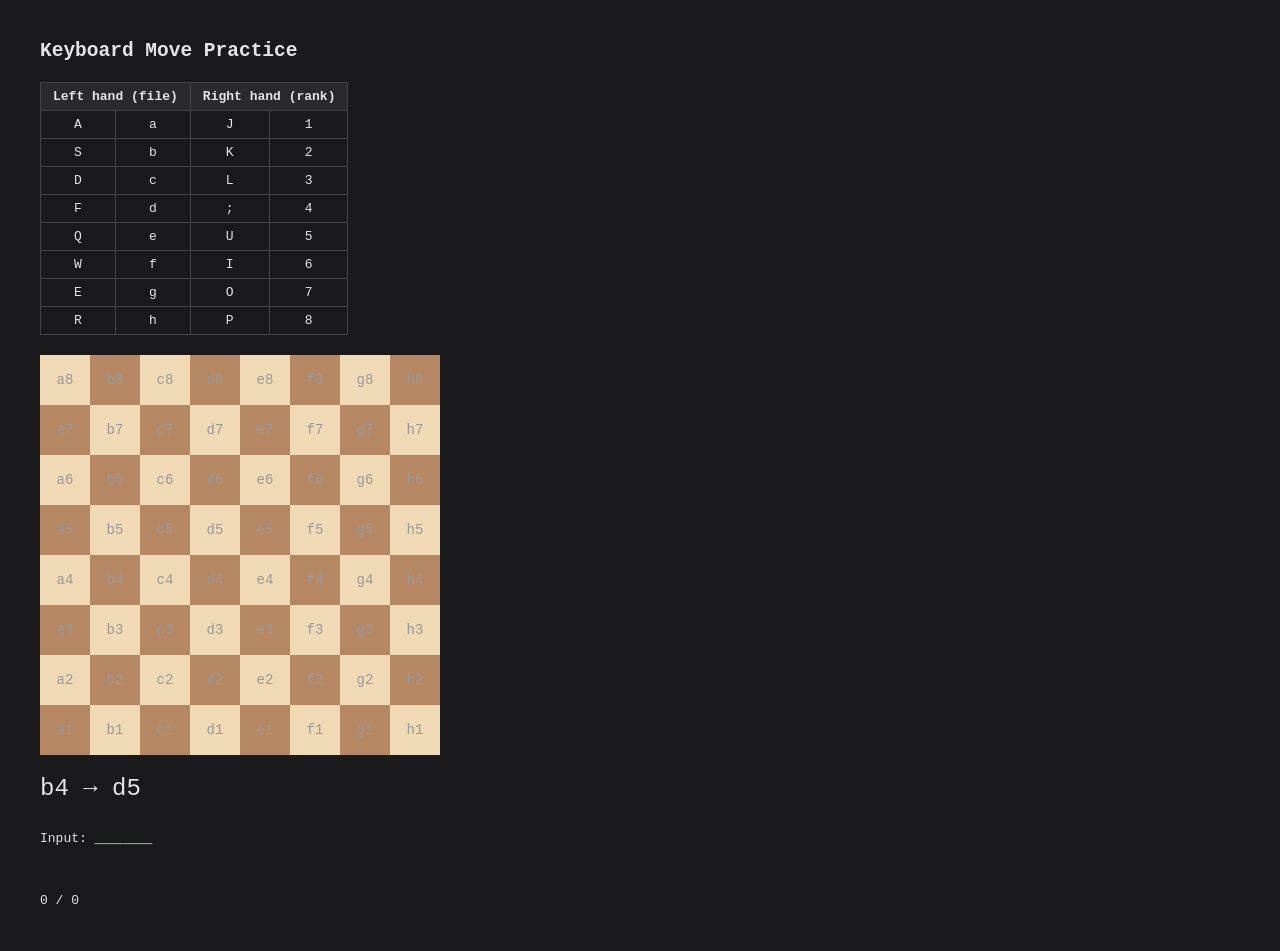
==== practice/index.html @ 695d7586 "Add keyboard move practice page" ====
<!DOCTYPE html>
<html>
<head>
<meta charset="utf-8">
<title>KB Move Practice</title>
<style>
body { font-family: monospace; background: #1a1a1d; color: #e4e4e7; margin: 40px; }
table { border-collapse: collapse; margin: 20px 0; }
td { border: 1px solid #444; padding: 6px 12px; text-align: center; }
th { border: 1px solid #444; padding: 6px 12px; background: #2a2a2d; }
#board { display: grid; grid-template-columns: repeat(8,50px); grid-template-rows: repeat(8,50px); gap: 0; margin: 20px 0; }
#board div { display: flex; align-items: center; justify-content: center; font-size: 14px; color: #999; }
.light { background: #b58863; }
.dark { background: #f0d9b5; }
.highlight { outline: 3px solid #81b64c; outline-offset: -3px; }
#prompt { font-size: 24px; margin: 20px 0; }
#input { font-size: 24px; color: #81b64c; }
#result { font-size: 18px; margin: 10px 0; min-height: 24px; }
#score { margin: 10px 0; }
.correct { color: #81b64c; }
.wrong { color: #e5533b; }
</style>
</head>
<body>
<h2>Keyboard Move Practice</h2>

<table>
<tr><th colspan="2">Left hand (file)</th><th colspan="2">Right hand (rank)</th></tr>
<tr><td>A</td><td>a</td><td>J</td><td>1</td></tr>
<tr><td>S</td><td>b</td><td>K</td><td>2</td></tr>
<tr><td>D</td><td>c</td><td>L</td><td>3</td></tr>
<tr><td>F</td><td>d</td><td>;</td><td>4</td></tr>
<tr><td>Q</td><td>e</td><td>U</td><td>5</td></tr>
<tr><td>W</td><td>f</td><td>I</td><td>6</td></tr>
<tr><td>E</td><td>g</td><td>O</td><td>7</td></tr>
<tr><td>R</td><td>h</td><td>P</td><td>8</td></tr>
</table>

<div id="board"></div>
<div id="prompt"></div>
<div>Input: <span id="input">____</span></div>
<div id="result"></div>
<div id="score">0 / 0</div>

<script>
const FILE_MAP = {a:"a",s:"b",d:"c",f:"d",q:"e",w:"f",e:"g",r:"h"};
const RANK_MAP = {j:"1",k:"2",l:"3",";":"4",u:"5",i:"6",o:"7",p:"8"};
const FILES = "abcdefgh";
const RANKS = "12345678";

let buf = [];
let target = null;
let correct = 0, total = 0;

function randSq() { return FILES[Math.floor(Math.random()*8)] + RANKS[Math.floor(Math.random()*8)]; }

function newRound() {
  buf = [];
  const from = randSq();
  let to = randSq();
  while (to === from) to = randSq();
  target = { from, to };
  document.getElementById("prompt").textContent = target.from + " → " + target.to;
  document.getElementById("input").textContent = "____";
  document.getElementById("result").textContent = "";
  highlightSquares([]);
}

// Board
const board = document.getElementById("board");
const cells = {};
for (let r = 7; r >= 0; r--) {
  for (let f = 0; f < 8; f++) {
    const sq = FILES[f] + RANKS[r];
    const div = document.createElement("div");
    div.className = (f + r) % 2 === 0 ? "light" : "dark";
    div.textContent = sq;
    board.appendChild(div);
    cells[sq] = div;
  }
}

function highlightSquares(sqs) {
  Object.values(cells).forEach(d => d.classList.remove("highlight"));
  sqs.forEach(s => { if (cells[s]) cells[s].classList.add("highlight"); });
}

document.addEventListener("keydown", (ev) => {
  if (ev.key === "Escape") { buf = []; updateInput(); return; }
  if (ev.key === "Backspace") { buf.pop(); updateInput(); ev.preventDefault(); return; }

  const key = ev.key.toLowerCase();
  const step = buf.length;

  if (step === 0 || step === 2) {
    if (FILE_MAP[key]) { buf.push(FILE_MAP[key]); updateInput(); ev.preventDefault(); }
  } else if (step === 1 || step === 3) {
    if (RANK_MAP[key]) {
      buf.push(RANK_MAP[key]);
      updateInput();
      ev.preventDefault();
      if (buf.length === 4) check();
    }
  }
});

function updateInput() {
  const labels = [...buf];
  while (labels.length < 4) labels.push("_");
  document.getElementById("input").textContent = labels[0]+labels[1]+" "+labels[2]+labels[3];
  const sqs = [];
  if (buf.length >= 2) sqs.push(buf[0]+buf[1]);
  if (buf.length >= 4) sqs.push(buf[2]+buf[3]);
  highlightSquares(sqs);
}

function check() {
  total++;
  const from = buf[0]+buf[1], to = buf[2]+buf[3];
  const ok = from === target.from && to === target.to;
  if (ok) correct++;
  const el = document.getElementById("result");
  el.textContent = ok ? "Correct!" : "Wrong: " + from + "→" + to;
  el.className = ok ? "correct" : "wrong";
  document.getElementById("score").textContent = correct + " / " + total;
  setTimeout(newRound, ok ? 500 : 1200);
}

newRound();
</script>
</body>
</html>
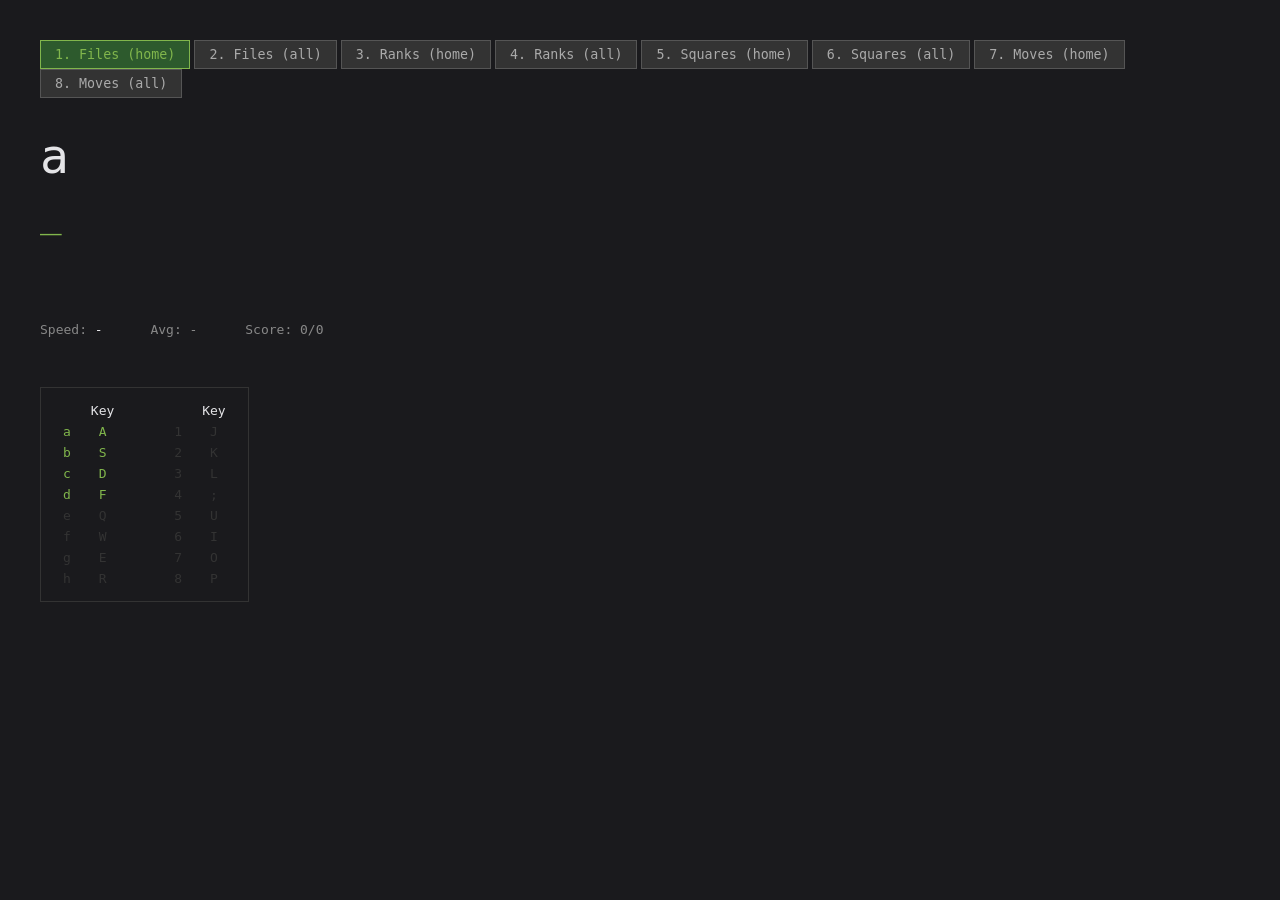
==== commit 7cc89311: "Improve keyboard practice with stage system and shuffle bag" ====
--- a/practice/index.html
+++ b/practice/index.html
@@ -5,128 +5,283 @@
 <title>KB Move Practice</title>
 <style>
 body { font-family: monospace; background: #1a1a1d; color: #e4e4e7; margin: 40px; }
-table { border-collapse: collapse; margin: 20px 0; }
-td { border: 1px solid #444; padding: 6px 12px; text-align: center; }
-th { border: 1px solid #444; padding: 6px 12px; background: #2a2a2d; }
-#board { display: grid; grid-template-columns: repeat(8,50px); grid-template-rows: repeat(8,50px); gap: 0; margin: 20px 0; }
-#board div { display: flex; align-items: center; justify-content: center; font-size: 14px; color: #999; }
-.light { background: #b58863; }
-.dark { background: #f0d9b5; }
-.highlight { outline: 3px solid #81b64c; outline-offset: -3px; }
-#prompt { font-size: 24px; margin: 20px 0; }
-#input { font-size: 24px; color: #81b64c; }
-#result { font-size: 18px; margin: 10px 0; min-height: 24px; }
-#score { margin: 10px 0; }
+#stages { margin-bottom: 20px; }
+#stages button { background: #333; color: #aaa; border: 1px solid #555; padding: 6px 14px; margin-right: 4px; cursor: pointer; font-family: monospace; }
+#stages button.active { background: #2d5a2d; color: #81b64c; border-color: #81b64c; }
+#prompt { font-size: 48px; margin: 30px 0 10px; letter-spacing: 4px; }
+#hint { display: none; }
+#input-display { font-size: 36px; color: #81b64c; margin: 10px 0; min-height: 44px; letter-spacing: 2px; }
+#result { font-size: 18px; min-height: 24px; margin: 10px 0; }
 .correct { color: #81b64c; }
 .wrong { color: #e5533b; }
+#stats { margin: 20px 0; color: #888; }
+#stats span { margin-right: 20px; }
+#time { color: #e4e4e7; }
+#ref { margin-top: 30px; border: 1px solid #333; padding: 12px; display: inline-block; }
+#ref table { border-collapse: collapse; }
+#ref td { padding: 3px 10px; text-align: center; }
+#ref .active-key { color: #81b64c; }
+#ref .inactive-key { color: #333; }
+#streak { font-size: 14px; color: #888; min-height: 20px; }
 </style>
 </head>
 <body>
-<h2>Keyboard Move Practice</h2>
-
-<table>
-<tr><th colspan="2">Left hand (file)</th><th colspan="2">Right hand (rank)</th></tr>
-<tr><td>A</td><td>a</td><td>J</td><td>1</td></tr>
-<tr><td>S</td><td>b</td><td>K</td><td>2</td></tr>
-<tr><td>D</td><td>c</td><td>L</td><td>3</td></tr>
-<tr><td>F</td><td>d</td><td>;</td><td>4</td></tr>
-<tr><td>Q</td><td>e</td><td>U</td><td>5</td></tr>
-<tr><td>W</td><td>f</td><td>I</td><td>6</td></tr>
-<tr><td>E</td><td>g</td><td>O</td><td>7</td></tr>
-<tr><td>R</td><td>h</td><td>P</td><td>8</td></tr>
-</table>
-
-<div id="board"></div>
+
+<div id="stages"></div>
+
 <div id="prompt"></div>
-<div>Input: <span id="input">____</span></div>
+<div id="hint"></div>
+<div id="input-display"></div>
 <div id="result"></div>
-<div id="score">0 / 0</div>
+<div id="streak"></div>
+
+<div id="stats">
+  <span>Speed: <span id="time">-</span></span>
+  <span>Avg: <span id="avg">-</span></span>
+  <span>Score: <span id="score">0/0</span></span>
+</div>
+
+<div id="ref"></div>
 
 <script>
-const FILE_MAP = {a:"a",s:"b",d:"c",f:"d",q:"e",w:"f",e:"g",r:"h"};
-const RANK_MAP = {j:"1",k:"2",l:"3",";":"4",u:"5",i:"6",o:"7",p:"8"};
+// Key maps
+const F2K = {a:"A",b:"S",c:"D",d:"F",e:"Q",f:"W",g:"E",h:"R"};
+const R2K = {"1":"J","2":"K","3":"L","4":";","5":"U","6":"I","7":"O","8":"P"};
+const K2F = {a:"a",s:"b",d:"c",f:"d",q:"e",w:"f",e:"g",r:"h"};
+const K2R = {j:"1",k:"2",l:"3",";":"4",u:"5",i:"6",o:"7",p:"8"};
+
 const FILES = "abcdefgh";
 const RANKS = "12345678";
 
+// Stages
+const STAGES = [
+  { name: "1. Files (home)", type: "file", keys: "asdf", desc: "a b c d" },
+  { name: "2. Files (all)", type: "file", keys: "asdfqwer", desc: "a-h" },
+  { name: "3. Ranks (home)", type: "rank", keys: "jkl;", desc: "1 2 3 4" },
+  { name: "4. Ranks (all)", type: "rank", keys: "jkl;uiop", desc: "1-8" },
+  { name: "5. Squares (home)", type: "square", files: "abcd", ranks: "1234" },
+  { name: "6. Squares (all)", type: "square", files: "abcdefgh", ranks: "12345678" },
+  { name: "7. Moves (home)", type: "move", files: "abcd", ranks: "1234" },
+  { name: "8. Moves (all)", type: "move", files: "abcdefgh", ranks: "12345678" },
+];
+
+let stage = 0;
 let buf = [];
 let target = null;
+let startTime = 0;
 let correct = 0, total = 0;
-
-function randSq() { return FILES[Math.floor(Math.random()*8)] + RANKS[Math.floor(Math.random()*8)]; }
+let times = [];
+let streak = 0;
+let bestStreak = 0;
+let wrongCount = {};  // track weak keys
+const ADVANCE_THRESHOLD = 10; // correct in a row to unlock next
+
+let unlocked = STAGES.length - 1;
+
+function init() {
+  renderStages();
+  selectStage(Math.min(stage, unlocked));
+}
+
+function renderStages() {
+  const el = document.getElementById("stages");
+  el.innerHTML = "";
+  STAGES.forEach((s, i) => {
+    const btn = document.createElement("button");
+    btn.textContent = s.name;
+    btn.className = i === stage ? "active" : i > unlocked ? "locked" : "";
+    btn.onclick = () => { if (i <= unlocked) selectStage(i); };
+    el.appendChild(btn);
+  });
+}
+
+function selectStage(i) {
+  stage = i;
+  correct = 0; total = 0; times = []; streak = 0; bag = [];
+  renderStages();
+  renderRef();
+  newRound();
+  updateStats();
+}
+
+function renderRef() {
+  const s = STAGES[stage];
+  const el = document.getElementById("ref");
+  let activeFiles = s.files || (s.type === "file" ? [...s.keys].map(k => K2F[k]) : FILES).join ? undefined : undefined;
+  let activeRanks = s.ranks || (s.type === "rank" ? [...s.keys].map(k => K2R[k]) : RANKS).join ? undefined : undefined;
+
+  // Determine which keys are active
+  let aFiles = new Set(), aRanks = new Set();
+  if (s.type === "file") { for (const k of s.keys) aFiles.add(K2F[k]); }
+  else if (s.type === "rank") { for (const k of s.keys) aRanks.add(K2R[k]); }
+  else { for (const f of (s.files||FILES)) aFiles.add(f); for (const r of (s.ranks||RANKS)) aRanks.add(r); }
+
+  let html = '<table>';
+  html += '<tr><td></td><td>Key</td><td></td><td></td><td>Key</td></tr>';
+  for (let i = 0; i < 8; i++) {
+    const f = FILES[i], r = RANKS[i];
+    const fc = aFiles.has(f) ? "active-key" : "inactive-key";
+    const rc = aRanks.has(r) ? "active-key" : "inactive-key";
+    html += `<tr>
+      <td class="${fc}">${f}</td><td class="${fc}">${F2K[f]}</td>
+      <td style="width:20px"></td>
+      <td class="${rc}">${r}</td><td class="${rc}">${R2K[r]}</td>
+    </tr>`;
+  }
+  html += '</table>';
+  el.innerHTML = html;
+}
+
+let bag = [];
+
+function shuffle(arr) {
+  for (let i = arr.length - 1; i > 0; i--) {
+    const j = Math.floor(Math.random() * (i + 1));
+    [arr[i], arr[j]] = [arr[j], arr[i]];
+  }
+  return arr;
+}
+
+function buildBag() {
+  const s = STAGES[stage];
+  const items = [];
+  if (s.type === "file") {
+    for (const k of s.keys) items.push([K2F[k]]);
+  } else if (s.type === "rank") {
+    for (const k of s.keys) items.push([K2R[k]]);
+  } else if (s.type === "square") {
+    for (const f of s.files) for (const r of s.ranks) items.push([f, r]);
+  } else {
+    const files = [...s.files], ranks = [...s.ranks];
+    for (const f of files) for (const r of ranks) items.push([f, r]);
+  }
+  return shuffle(items);
+}
+
+function nextFromBag() {
+  if (bag.length === 0) bag = buildBag();
+  return bag.pop();
+}
 
 function newRound() {
   buf = [];
-  const from = randSq();
-  let to = randSq();
-  while (to === from) to = randSq();
-  target = { from, to };
-  document.getElementById("prompt").textContent = target.from + " → " + target.to;
-  document.getElementById("input").textContent = "____";
+  const s = STAGES[stage];
+
+  if (s.type === "move") {
+    const sq1 = nextFromBag();
+    let sq2 = nextFromBag();
+    if (bag.length === 0) bag = buildBag();
+    while (sq1[0] === sq2[0] && sq1[1] === sq2[1]) sq2 = nextFromBag();
+    target = { answer: [...sq1, ...sq2], type: "move" };
+  } else {
+    const item = nextFromBag();
+    target = { answer: item, type: s.type };
+  }
+
+  // Display prompt
+  const a = target.answer;
+  let promptText, hintText;
+  if (target.type === "file") {
+    promptText = a[0];
+    hintText = F2K[a[0]];
+  } else if (target.type === "rank") {
+    promptText = a[0];
+    hintText = R2K[a[0]];
+  } else if (target.type === "square") {
+    promptText = a[0] + a[1];
+    hintText = F2K[a[0]] + R2K[a[1]];
+  } else {
+    promptText = a[0]+a[1] + " \u2192 " + a[2]+a[3];
+    hintText = F2K[a[0]]+R2K[a[1]] + " " + F2K[a[2]]+R2K[a[3]];
+  }
+
+  document.getElementById("prompt").textContent = promptText;
+  document.getElementById("hint").textContent = hintText;
+  document.getElementById("input-display").textContent = "_".repeat(target.answer.length);
   document.getElementById("result").textContent = "";
-  highlightSquares([]);
-}
-
-// Board
-const board = document.getElementById("board");
-const cells = {};
-for (let r = 7; r >= 0; r--) {
-  for (let f = 0; f < 8; f++) {
-    const sq = FILES[f] + RANKS[r];
-    const div = document.createElement("div");
-    div.className = (f + r) % 2 === 0 ? "light" : "dark";
-    div.textContent = sq;
-    board.appendChild(div);
-    cells[sq] = div;
-  }
-}
-
-function highlightSquares(sqs) {
-  Object.values(cells).forEach(d => d.classList.remove("highlight"));
-  sqs.forEach(s => { if (cells[s]) cells[s].classList.add("highlight"); });
-}
-
+
+  startTime = performance.now();
+}
+
+function updateStats() {
+  const avg = times.length > 0 ? Math.round(times.reduce((a,b)=>a+b,0) / times.length) : "-";
+  document.getElementById("avg").textContent = avg === "-" ? "-" : avg + "ms";
+  document.getElementById("score").textContent = correct + "/" + total;
+  document.getElementById("streak").textContent = streak > 1 ? streak + " combo" + (streak >= bestStreak && bestStreak > 2 ? " (best!)" : "") : "";
+
+}
+
+function check() {
+  total++;
+  const elapsed = Math.round(performance.now() - startTime);
+  const ok = buf.join("") === target.answer.join("");
+
+  if (ok) {
+    correct++;
+    streak++;
+    if (streak > bestStreak) bestStreak = streak;
+    times.push(elapsed);
+    if (times.length > 20) times.shift();
+    document.getElementById("time").textContent = elapsed + "ms";
+    document.getElementById("result").textContent = "";
+    document.getElementById("result").className = "correct";
+
+  } else {
+    streak = 0;
+    // Track wrong keys
+    for (let i = 0; i < target.answer.length; i++) {
+      if (buf[i] !== target.answer[i]) {
+        wrongCount[target.answer[i]] = (wrongCount[target.answer[i]] || 0) + 1;
+      }
+    }
+    const el = document.getElementById("result");
+    el.className = "wrong";
+    el.textContent = "miss";
+    document.getElementById("time").textContent = "-";
+  }
+
+  updateStats();
+  setTimeout(newRound, ok ? 300 : 800);
+}
+
+// Input handler
 document.addEventListener("keydown", (ev) => {
-  if (ev.key === "Escape") { buf = []; updateInput(); return; }
-  if (ev.key === "Backspace") { buf.pop(); updateInput(); ev.preventDefault(); return; }
+  if (ev.key === "Escape") { buf = []; updateInputDisplay(); return; }
+  if (ev.key === "Backspace") { buf.pop(); updateInputDisplay(); ev.preventDefault(); return; }
+  if (!target) return;
 
   const key = ev.key.toLowerCase();
   const step = buf.length;
-
-  if (step === 0 || step === 2) {
-    if (FILE_MAP[key]) { buf.push(FILE_MAP[key]); updateInput(); ev.preventDefault(); }
-  } else if (step === 1 || step === 3) {
-    if (RANK_MAP[key]) {
-      buf.push(RANK_MAP[key]);
-      updateInput();
-      ev.preventDefault();
+  const a = target.answer;
+
+  if (target.type === "file") {
+    if (K2F[key]) { buf.push(K2F[key]); ev.preventDefault(); updateInputDisplay(); check(); }
+  } else if (target.type === "rank") {
+    if (K2R[key]) { buf.push(K2R[key]); ev.preventDefault(); updateInputDisplay(); check(); }
+  } else if (target.type === "square") {
+    if (step === 0 && K2F[key]) { buf.push(K2F[key]); ev.preventDefault(); updateInputDisplay(); }
+    else if (step === 1 && K2R[key]) { buf.push(K2R[key]); ev.preventDefault(); updateInputDisplay(); check(); }
+  } else {
+    // move: file rank file rank
+    if ((step === 0 || step === 2) && K2F[key]) { buf.push(K2F[key]); ev.preventDefault(); updateInputDisplay(); }
+    else if ((step === 1 || step === 3) && K2R[key]) {
+      buf.push(K2R[key]); ev.preventDefault(); updateInputDisplay();
       if (buf.length === 4) check();
     }
   }
 });
 
-function updateInput() {
-  const labels = [...buf];
-  while (labels.length < 4) labels.push("_");
-  document.getElementById("input").textContent = labels[0]+labels[1]+" "+labels[2]+labels[3];
-  const sqs = [];
-  if (buf.length >= 2) sqs.push(buf[0]+buf[1]);
-  if (buf.length >= 4) sqs.push(buf[2]+buf[3]);
-  highlightSquares(sqs);
-}
-
-function check() {
-  total++;
-  const from = buf[0]+buf[1], to = buf[2]+buf[3];
-  const ok = from === target.from && to === target.to;
-  if (ok) correct++;
-  const el = document.getElementById("result");
-  el.textContent = ok ? "Correct!" : "Wrong: " + from + "→" + to;
-  el.className = ok ? "correct" : "wrong";
-  document.getElementById("score").textContent = correct + " / " + total;
-  setTimeout(newRound, ok ? 500 : 1200);
-}
-
-newRound();
+function updateInputDisplay() {
+  const a = target.answer;
+  let display = "";
+  for (let i = 0; i < a.length; i++) {
+    display += buf[i] || "_";
+    if (target.type === "move" && i === 1) display += " ";
+  }
+  document.getElementById("input-display").textContent = display;
+}
+
+init();
 </script>
 </body>
 </html>
